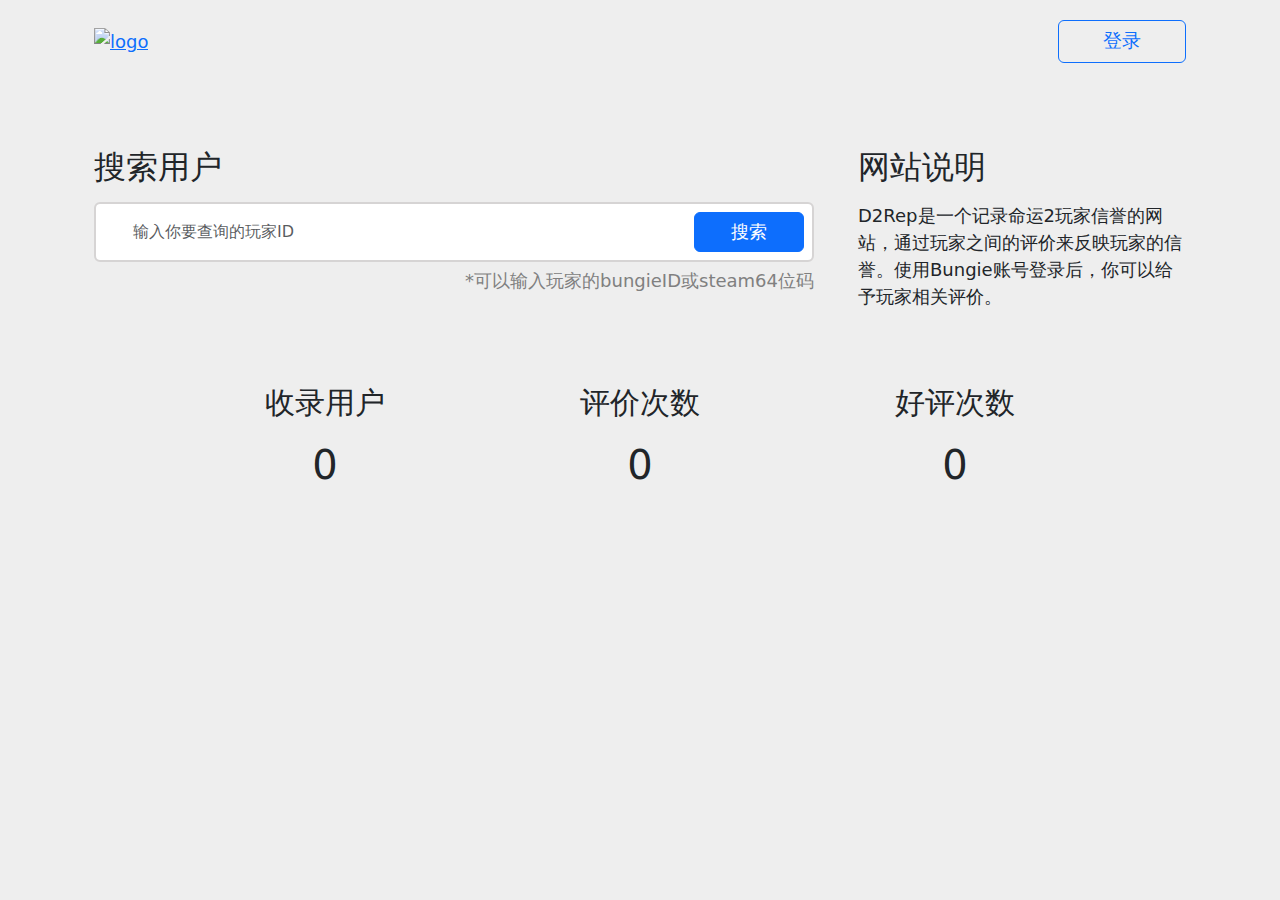
==== templates/index.html @ 6391b3c5 "[update] 使用fetch+async来完成异步的顺序操作； 更新html和css； 删除部分无用的代码" ====
<html>
  
<head>
  <title>Flask Intro - login page</title>
  <meta name="viewport" content="width=device-width, initial-scale=1.0">
  <script src="https://cdn.bootcdn.net/ajax/libs/twitter-bootstrap/5.2.0-beta1/js/bootstrap.bundle.min.js"></script>
  <link href="https://cdn.bootcdn.net/ajax/libs/twitter-bootstrap/5.2.0-beta1/css/bootstrap.min.css" rel="stylesheet"
    media="screen">
  <link href="../static/index.css" rel="stylesheet" media="screen">
  <script src="https://cdn.bootcdn.net/ajax/libs/jquery/3.6.0/jquery.min.js"></script>
  <script type="text/javascript" src="../static/index.js"></script>
</head>

<body>
  <div class="container">
    <div class="container" id="header">

      <div class="row align-items-center  justify-content-between">
        <div class="col" id="logo">
          <a href="/">
            <img src="https://steamrepcn.com/images/logo.png" alt="logo">
          </a>
        </div>

        <div class="col-auto" id="login">
          <a class="btn btn-outline-primary" href="{{login_url}}" role="button"
            style="width: 8rem;font-size:1.2rem">登录</a>
        </div>

      </div>
    </div>



    <div class="container" id="content-box">
      <div class="row align-items-start justify-content-between">

        <div class="col-8 left">
          <div class="search" id="search-box">
            <div style="font-size: 2rem; margin-bottom:0.7rem">搜索用户</div>
            <div class="search-bar">
              <input type="text" id="search_input" class="form-control" placeholder="输入你要查询的玩家ID">
              <button class="btn btn-primary" id="search_button" style="font-size: 1.1rem;">搜索</button>
            </div>
            <div style="color:grey; padding-top:5px; text-align:right;">*可以输入玩家的bungieID或steam64位码</div>
            <div id="searchAlertPlaceholder"></div>
          </div>
        </div>

        <div class="col right">
          <div style="font-size: 2rem; margin-bottom:0.7rem">网站说明</div>
          <div>D2Rep是一个记录命运2玩家信誉的网站，通过玩家之间的评价来反映玩家的信誉。使用Bungie账号登录后，你可以给予玩家相关评价。</div>
        </div>

      </div>
    </div>



    <div class="container" id="show-box">
      <div class="row justify-content-evenly">

        <div class="col-auto item">
          <div class="title">收录用户</div>
          <div class="num">0</div>
        </div>

        <div class="col-auto item">
          <div class="title">评价次数</div>
          <div class="num">0</div>
        </div>

        <div class="col-auto item">
          <div class="title">好评次数</div>
          <div class="num">0</div>
        </div>
      </div>
    </div>




  </div>
</body>

</html>
---- static/index.css ----
#header {
    margin-top: 20px;
    margin-bottom: 50px;
}

body {
    background-color: #eee;
    font-weight: 300;
    font-size: 18px;
}




#content-box {
    margin-top: 80px;
}

#content-box .left {
    margin-right: 20px;
}

.search-bar {
    position: relative;
}

.search input {
    height: 60px;
    text-indent: 25px;
    border: 2px solid #d6d4d4;
}


.search input:focus {
    box-shadow: none;
    border: 2px solid blue;
}

.search .fa-search {
    position: absolute;
    top: 20px;
    left: 16px;
}

#search_button {
    position: absolute;
    top: 10px;
    right: 10px;
    height: 40px;
    width: 110px;
    background: #0d6efd;

}

#show-box {
    margin-top: 70px;
}

#show-box .num {
    font-size: 40px;
    text-align: center;
    margin-top: 10px;
}

#show-box .title {
    font-size: 30px;
    text-align: center;
}
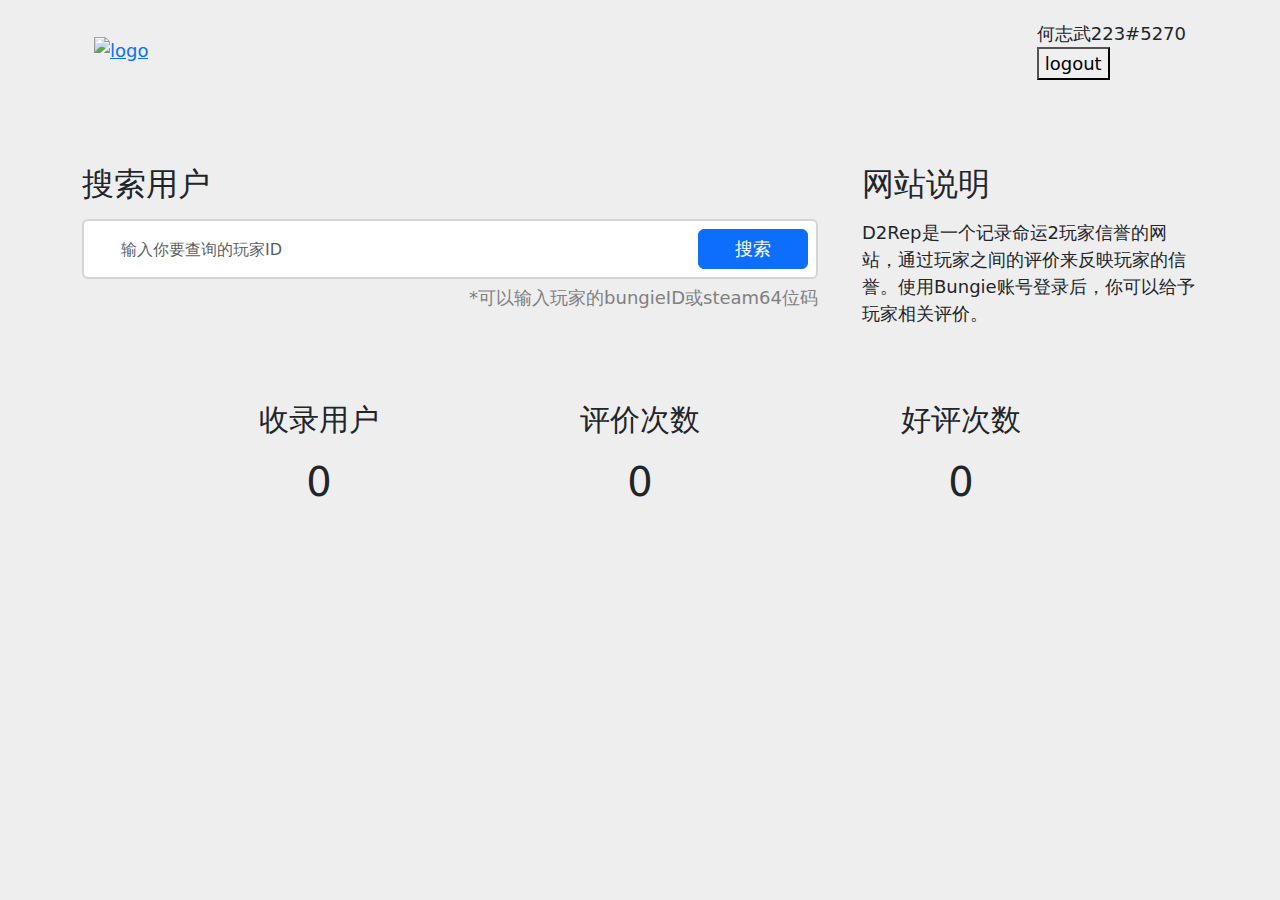
==== commit e89331b2: "[update] 登录后主页显示的切换" ====
--- a/templates/index.html
+++ b/templates/index.html
@@ -8,7 +8,7 @@
     media="screen">
   <link href="../static/index.css" rel="stylesheet" media="screen">
   <script src="https://cdn.bootcdn.net/ajax/libs/jquery/3.6.0/jquery.min.js"></script>
-  <script type="text/javascript" src="../static/index.js"></script>
+  <script type="module" src="../static/index.js"></script>
 </head>
 
 <body>
@@ -23,8 +23,13 @@
         </div>
 
         <div class="col-auto" id="login">
-          <a class="btn btn-outline-primary" href="{{login_url}}" role="button"
-            style="width: 8rem;font-size:1.2rem">登录</a>
+          <div style="font-weight: 500;">何志武223#5270</div>
+          <button><i class="fa fa-home"></i>logout</button>
+            
+
+          </div>
+          <div id="loginPlaceHolder"></div>
+          
         </div>
 
       </div>
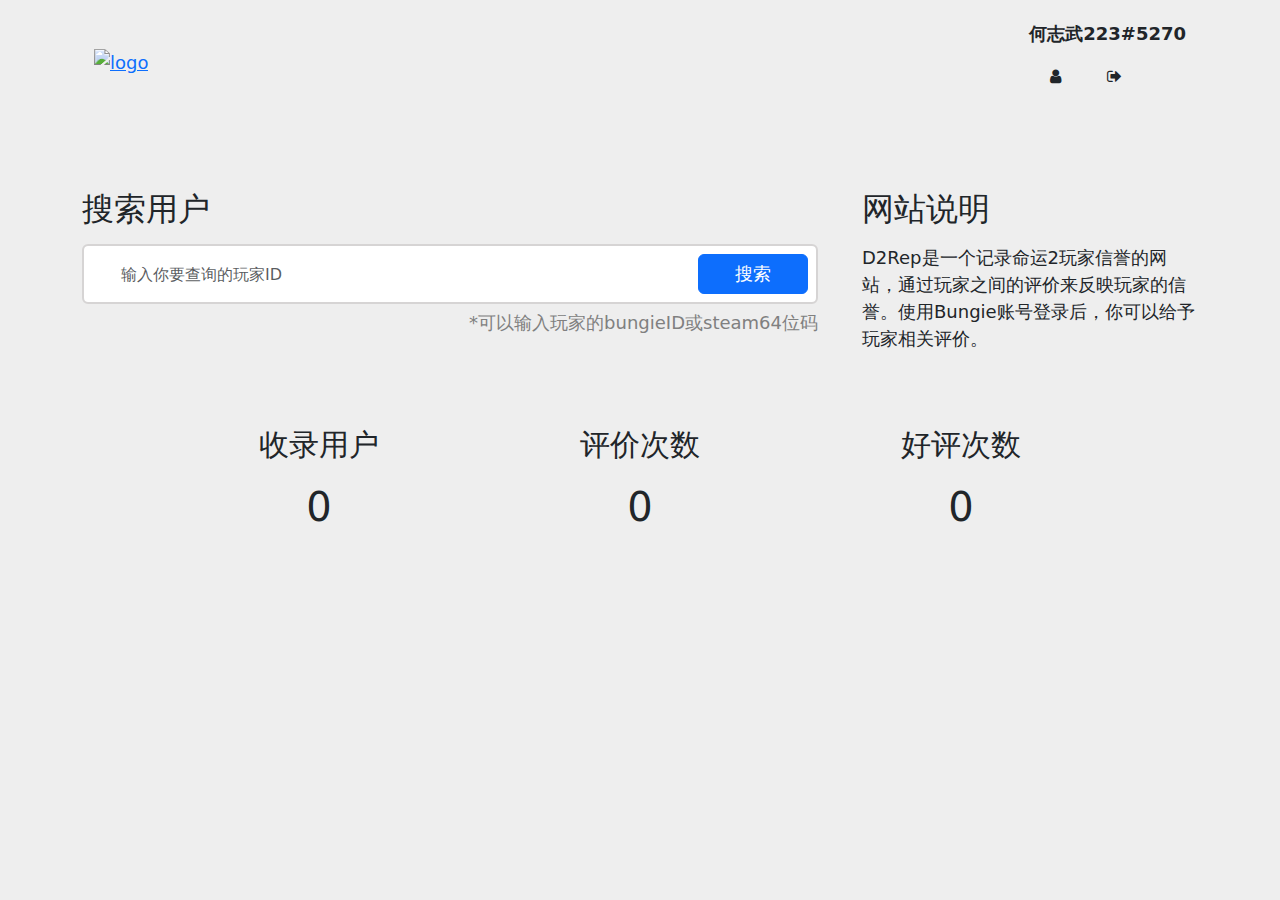
==== commit 9edbf561: "[update] 更新登录profile显示相关逻辑" ====
--- a/templates/index.html
+++ b/templates/index.html
@@ -1,5 +1,5 @@
 <html>
-  
+
 <head>
   <title>Flask Intro - login page</title>
   <meta name="viewport" content="width=device-width, initial-scale=1.0">
@@ -9,6 +9,11 @@
   <link href="../static/index.css" rel="stylesheet" media="screen">
   <script src="https://cdn.bootcdn.net/ajax/libs/jquery/3.6.0/jquery.min.js"></script>
   <script type="module" src="../static/index.js"></script>
+  <link rel="stylesheet" href="https://cdn.jsdelivr.net/npm/bootstrap-icons@1.9.1/font/bootstrap-icons.css">
+  <link rel="stylesheet" href="../static/fontawesome/css/font-awesome.min.css">
+
+
+
 </head>
 
 <body>
@@ -22,65 +27,72 @@
           </a>
         </div>
 
-        <div class="col-auto" id="login">
-          <div style="font-weight: 500;">何志武223#5270</div>
-          <button><i class="fa fa-home"></i>logout</button>
-            
+        <div class="col-auto" id="profile">
+          <div class="row-fluid"  style="font-weight:600;">
+            何志武223#5270
+          </div>
+          <div class="row buttons">
+            <div class="col-auto"><button id="profile-button" type="button" class="btn"><i class="fa fa-user"
+                  aria-hidden="true"></i></button></div>
+            <div class="col-auto"><button id="logout-button" type="button" class="btn"><i class="fa fa-sign-out"
+                  aria-hidden="true"></i></button></div>
 
           </div>
-          <div id="loginPlaceHolder"></div>
-          
         </div>
 
+        <div id="loginPlaceHolder"></div>
+
       </div>
+
     </div>
+  </div>
 
 
 
-    <div class="container" id="content-box">
-      <div class="row align-items-start justify-content-between">
+  <div class="container" id="content-box">
+    <div class="row align-items-start justify-content-between">
 
-        <div class="col-8 left">
-          <div class="search" id="search-box">
-            <div style="font-size: 2rem; margin-bottom:0.7rem">搜索用户</div>
-            <div class="search-bar">
-              <input type="text" id="search_input" class="form-control" placeholder="输入你要查询的玩家ID">
-              <button class="btn btn-primary" id="search_button" style="font-size: 1.1rem;">搜索</button>
-            </div>
-            <div style="color:grey; padding-top:5px; text-align:right;">*可以输入玩家的bungieID或steam64位码</div>
-            <div id="searchAlertPlaceholder"></div>
+      <div class="col-8 left">
+        <div class="search" id="search-box">
+          <div style="font-size: 2rem; margin-bottom:0.7rem">搜索用户</div>
+          <div class="search-bar">
+            <input type="text" id="search_input" class="form-control" placeholder="输入你要查询的玩家ID">
+            <button class="btn btn-primary" id="search_button" style="font-size: 1.1rem;">搜索</button>
           </div>
+          <div style="color:grey; padding-top:5px; text-align:right;">*可以输入玩家的bungieID或steam64位码</div>
+          <div id="searchAlertPlaceholder"></div>
         </div>
+      </div>
 
-        <div class="col right">
-          <div style="font-size: 2rem; margin-bottom:0.7rem">网站说明</div>
-          <div>D2Rep是一个记录命运2玩家信誉的网站，通过玩家之间的评价来反映玩家的信誉。使用Bungie账号登录后，你可以给予玩家相关评价。</div>
-        </div>
+      <div class="col right">
+        <div style="font-size: 2rem; margin-bottom:0.7rem">网站说明</div>
+        <div>D2Rep是一个记录命运2玩家信誉的网站，通过玩家之间的评价来反映玩家的信誉。使用Bungie账号登录后，你可以给予玩家相关评价。</div>
+      </div>
 
-      </div>
     </div>
+  </div>
 
 
 
-    <div class="container" id="show-box">
-      <div class="row justify-content-evenly">
+  <div class="container" id="show-box">
+    <div class="row justify-content-evenly">
 
-        <div class="col-auto item">
-          <div class="title">收录用户</div>
-          <div class="num">0</div>
-        </div>
+      <div class="col-auto item">
+        <div class="title">收录用户</div>
+        <div class="num">0</div>
+      </div>
 
-        <div class="col-auto item">
-          <div class="title">评价次数</div>
-          <div class="num">0</div>
-        </div>
+      <div class="col-auto item">
+        <div class="title">评价次数</div>
+        <div class="num">0</div>
+      </div>
 
-        <div class="col-auto item">
-          <div class="title">好评次数</div>
-          <div class="num">0</div>
-        </div>
+      <div class="col-auto item">
+        <div class="title">好评次数</div>
+        <div class="num">0</div>
       </div>
     </div>
+  </div>
 
 
 
--- a/static/index.css
+++ b/static/index.css
@@ -65,4 +65,14 @@
 #show-box .title {
     font-size: 30px;
     text-align: center;
+}
+
+#profile .col{
+    padding: 0;
+}
+#profile .buttons{
+    padding: 10;
+}
+#profile button{
+    padding: 10;
 }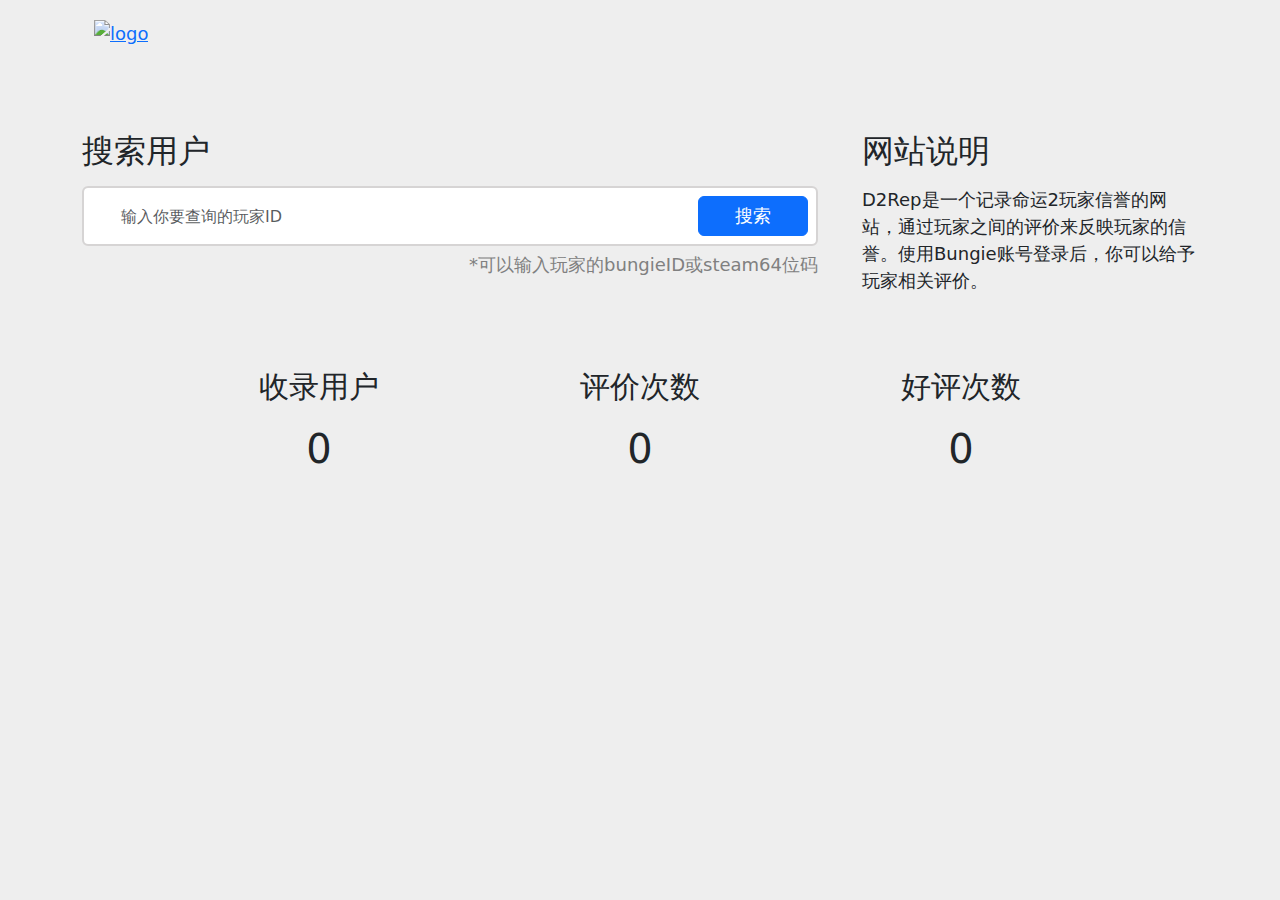
==== commit bf2eb47f: "[update] 登录/登出功能" ====
--- a/templates/index.html
+++ b/templates/index.html
@@ -10,7 +10,6 @@
   <script src="https://cdn.bootcdn.net/ajax/libs/jquery/3.6.0/jquery.min.js"></script>
   <script type="module" src="../static/index.js"></script>
   <link rel="stylesheet" href="https://cdn.jsdelivr.net/npm/bootstrap-icons@1.9.1/font/bootstrap-icons.css">
-  <link rel="stylesheet" href="../static/fontawesome/css/font-awesome.min.css">
 
 
 
@@ -27,20 +26,8 @@
           </a>
         </div>
 
-        <div class="col-auto" id="profile">
-          <div class="row-fluid"  style="font-weight:600;">
-            何志武223#5270
-          </div>
-          <div class="row buttons">
-            <div class="col-auto"><button id="profile-button" type="button" class="btn"><i class="fa fa-user"
-                  aria-hidden="true"></i></button></div>
-            <div class="col-auto"><button id="logout-button" type="button" class="btn"><i class="fa fa-sign-out"
-                  aria-hidden="true"></i></button></div>
-
-          </div>
+        <div class="col-auto"  id="loginPlaceHolder">
         </div>
-
-        <div id="loginPlaceHolder"></div>
 
       </div>
 
--- a/static/index.css
+++ b/static/index.css
@@ -67,12 +67,9 @@
     text-align: center;
 }
 
-#profile .col{
-    padding: 0;
+#loginPlaceHolder .buttons>.col-auto{
+    padding: 0px;
 }
-#profile .buttons{
-    padding: 10;
-}
-#profile button{
-    padding: 10;
+#loginPlaceHolder .buttons button{
+    padding: 12px;
 }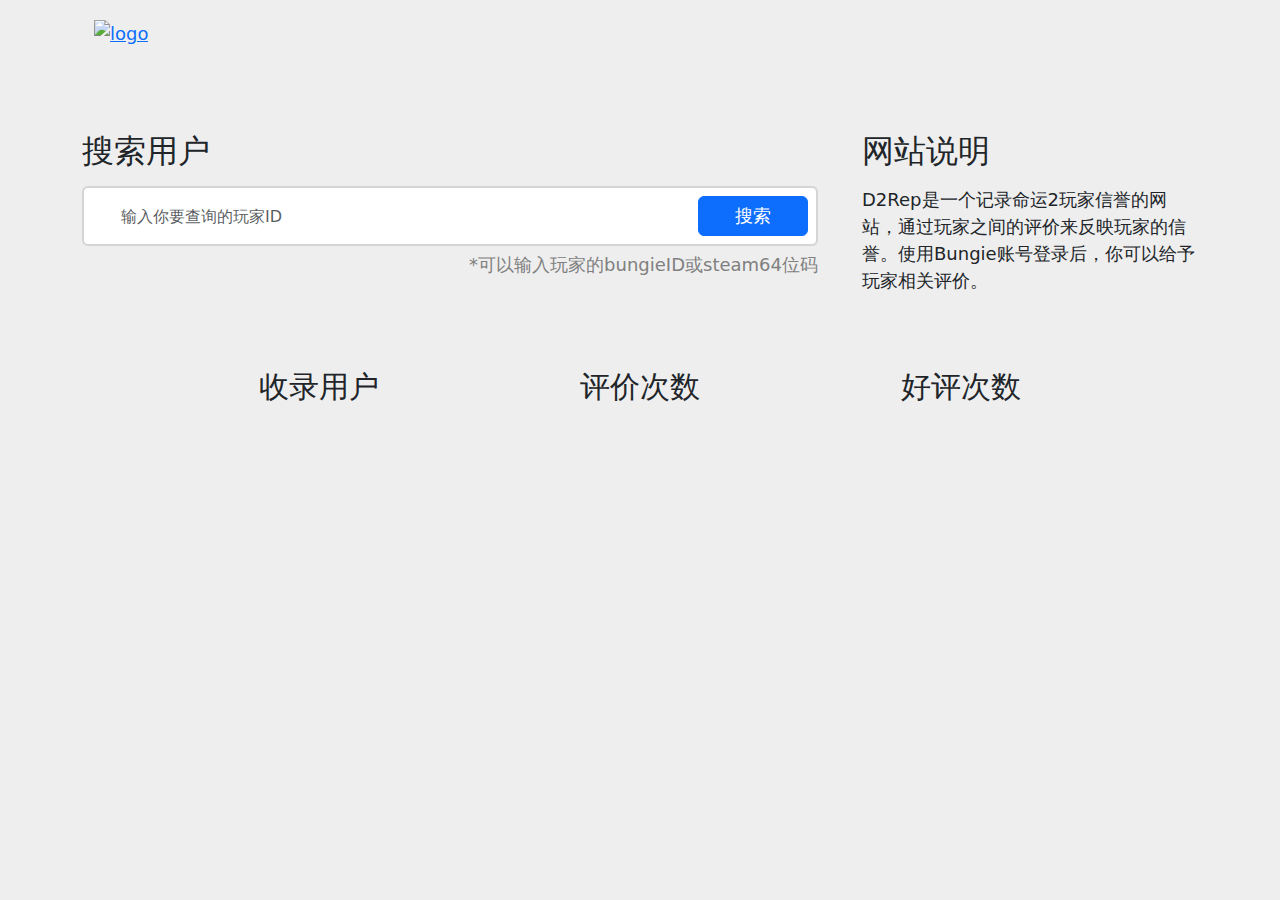
==== commit 4a3dd04e: "[update] stats数据的前后端互通" ====
--- a/templates/index.html
+++ b/templates/index.html
@@ -26,7 +26,8 @@
           </a>
         </div>
 
-        <div class="col-auto"  id="loginPlaceHolder">
+        <div class="col-auto" id="loginPlaceHolder">
+
         </div>
 
       </div>
@@ -66,17 +67,17 @@
 
       <div class="col-auto item">
         <div class="title">收录用户</div>
-        <div class="num">0</div>
+        <div class="num" id="user_countPlaceHolder"></div>
       </div>
 
       <div class="col-auto item">
         <div class="title">评价次数</div>
-        <div class="num">0</div>
+        <div class="num" id="comment_countPlaceHolder"></div>
       </div>
 
       <div class="col-auto item">
         <div class="title">好评次数</div>
-        <div class="num">0</div>
+        <div class="num" id="positive_comment_countPlaceHolder"></div>
       </div>
     </div>
   </div>
